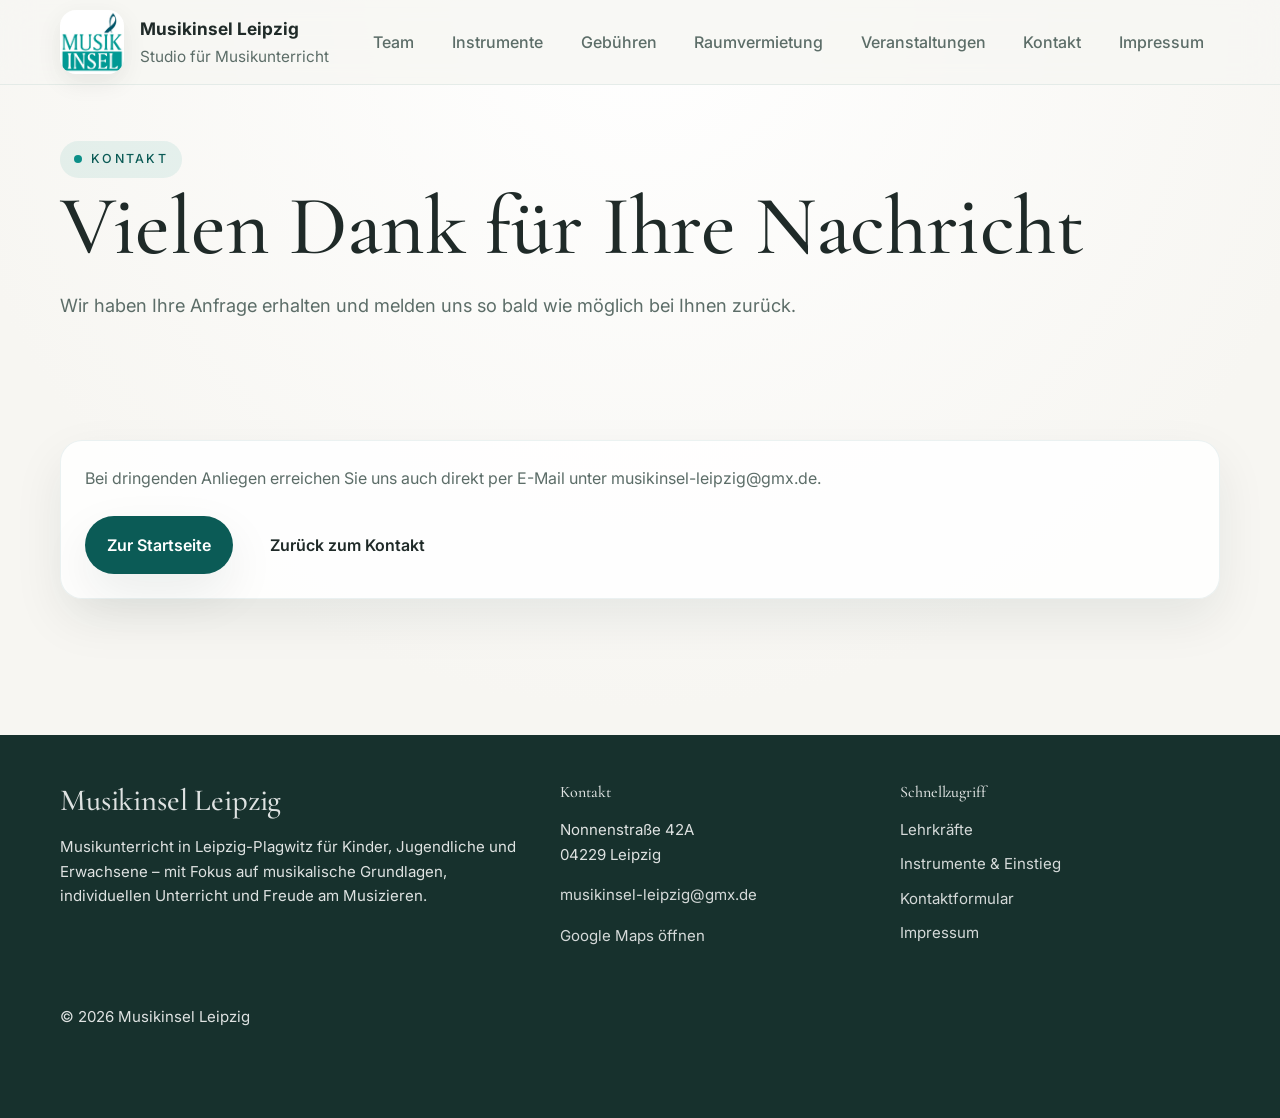
==== legacy_site/site/danke/index.html @ 3ef544f2 "Second functional version, added functional contact form." ====
<!DOCTYPE html>
<html lang="de">
<head>
  <meta charset="UTF-8">
  <meta name="viewport" content="width=device-width, initial-scale=1.0">
  <title>Danke | Musikinsel Leipzig</title>
  <meta name="description" content="Bestätigungsseite nach dem Versand des Kontaktformulars der Musikinsel Leipzig.">
  <meta name="robots" content="noindex">
  <link rel="preconnect" href="https://fonts.googleapis.com">
  <link rel="preconnect" href="https://fonts.gstatic.com" crossorigin>
  <link href="https://fonts.googleapis.com/css2?family=Cormorant+Garamond:ital,wght@0,400;0,500;0,600;1,400;1,500&family=Inter:wght@300;400;500;600&display=swap" rel="stylesheet">
  <link rel="icon" type="image/x-icon" href="../assets/favicon.ico">
  <link rel="icon" type="image/png" sizes="32x32" href="../assets/favicon-32.png">
  <link rel="apple-touch-icon" sizes="180x180" href="../assets/apple-touch-icon.png">
  <link rel="stylesheet" href="../assets/css/styles.css">
</head>
<body>

<header class="site-header">
  <div class="container navbar">
    <a class="brand" href="../index.html">
      <img src="../assets/images/logo02.jpg" alt="Musikinsel Leipzig Logo">
      <div class="brand-text">
        <strong>Musikinsel Leipzig</strong>
        <span>Studio für Musikunterricht</span>
      </div>
    </a>
    <button class="mobile-toggle" type="button" aria-label="Menü öffnen" data-menu-toggle>Menü</button>
    <nav>
      <ul class="nav-links" data-menu>
        <li><a data-nav href="../team.html">Team</a></li>
        <li><a data-nav href="../instrumente.html">Instrumente</a></li>
        <li><a data-nav href="../gebuehren.html">Gebühren</a></li>
        <li><a data-nav href="../raumvermietung.html">Raumvermietung</a></li>
        <li><a data-nav href="../news.html">Veranstaltungen</a></li>
        <li><a data-nav href="../kontakt.html">Kontakt</a></li>
        <li><a data-nav href="../impressum.html">Impressum</a></li>
      </ul>
    </nav>
  </div>
</header>


<main>
  <section class="page-hero">
    <div class="container">
      <span class="eyebrow">Kontakt</span>
      <h1>Vielen Dank für Ihre Nachricht</h1>
      <p class="lead">Wir haben Ihre Anfrage erhalten und melden uns so bald wie möglich bei Ihnen zurück.</p>
    </div>
  </section>

  <section class="section">
    <div class="container">
      <article class="contact-card">
        <p>Bei dringenden Anliegen erreichen Sie uns auch direkt per E-Mail unter <a href="mailto:musikinsel-leipzig@gmx.de">musikinsel-leipzig@gmx.de</a>.</p>
        <div class="btn-row">
          <a class="btn btn-primary" href="../index.html">Zur Startseite</a>
          <a class="btn" href="../kontakt.html">Zurück zum Kontakt</a>
        </div>
      </article>
    </div>
  </section>
</main>
<script src="../assets/js/main.js"></script>

<footer class="footer">
  <div class="container footer-grid">
    <div>
      <h3>Musikinsel Leipzig</h3>
      <p class="small">Musikunterricht in Leipzig-Plagwitz für Kinder, Jugendliche und Erwachsene – mit Fokus auf musikalische Grundlagen, individuellen Unterricht und Freude am Musizieren.</p>
    </div>
    <div>
      <h4>Kontakt</h4>
      <p class="small">Nonnenstraße 42A<br>04229 Leipzig</p>
      <p class="small"><a href="mailto:musikinsel-leipzig@gmx.de">musikinsel-leipzig@gmx.de</a></p>
      <p class="small"><a href="https://www.google.de/maps/place/Nonnenstra%C3%9Fe+42A,+04229+Leipzig" target="_blank" rel="noreferrer">Google Maps öffnen</a></p>
    </div>
    <div>
      <h4>Schnellzugriff</h4>
      <ul class="list-clean small">
        <li><a href="../team.html">Lehrkräfte</a></li>
        <li><a href="../instrumente.html">Instrumente &amp; Einstieg</a></li>
        <li><a href="../kontakt.html">Kontaktformular</a></li>
        <li><a href="../impressum.html">Impressum</a></li>
      </ul>
    </div>
  </div>
  <div class="container section-tight small">© <span data-year></span> Musikinsel Leipzig</div>
</footer>

</body>
</html>
---- legacy_site/site/assets/css/styles.css ----
:root {
  --bg: #f7f6f2;
  --surface: #ffffff;
  --surface-2: #f0efe8;
  --text: #1f2a28;
  --muted: #5c6d68;
  --line: rgba(20, 70, 60, 0.12);
  --primary: #0b8f88;
  --primary-dark: #0b5b56;
  --accent: #d9efe8;
  --shadow: 0 20px 50px rgba(17, 37, 32, 0.08);
  --radius: 22px;
  --radius-sm: 14px;
  --max: 1160px;
}
* { box-sizing: border-box; }
html { scroll-behavior: smooth; }
body {
  margin: 0;
  font-family: 'Inter', system-ui, -apple-system, BlinkMacSystemFont, "Segoe UI", Roboto, sans-serif;
  font-weight: 400;
  color: var(--text);
  background: radial-gradient(circle at top, #ffffff 0%, var(--bg) 55%);
  line-height: 1.65;
  -webkit-font-smoothing: antialiased;
}
input, select, textarea, button, label {
  font-family: inherit;
}
a { color: inherit; text-decoration: none; }
img { max-width: 100%; display: block; }
.container { width: min(calc(100% - 2rem), var(--max)); margin: 0 auto; }
.section { padding: 4.5rem 0; }
.section-tight { padding: 2.5rem 0; }
.eyebrow {
  display: inline-flex; align-items: center; gap: .6rem;
  padding: .5rem .85rem; border-radius: 999px;
  background: rgba(11, 143, 136, 0.09); color: var(--primary-dark);
  font-family: 'Inter', sans-serif;
  font-weight: 500; font-size: .78rem; letter-spacing: .18em;
  text-transform: uppercase;
}
.eyebrow::before {
  content: ""; width: .5rem; height: .5rem; border-radius: 50%; background: var(--primary);
}
h1, h2, h3, h4 { line-height: 1.15; margin: 0 0 1rem; font-family: 'Cormorant Garamond', Georgia, 'Times New Roman', serif; font-weight: 500; letter-spacing: -0.005em; }
h1 { font-size: clamp(3rem, 7vw, 5.25rem); }
h2 { font-size: clamp(2.2rem, 4vw, 3.5rem); }
h3 { font-size: clamp(1.5rem, 2.4vw, 2.1rem); }
p { margin: 0 0 1rem; color: var(--muted); }
.lead { font-size: 1.14rem; max-width: 68ch; }
.btn-row { display: flex; gap: 1rem; flex-wrap: wrap; margin-top: 1.5rem; }
.btn {
  display: inline-flex; align-items: center; justify-content: center; gap: .55rem;
  padding: .95rem 1.3rem; border-radius: 999px;
  font-family: 'Inter', sans-serif; font-weight: 600; border: 1px solid transparent;
  transition: .22s ease; cursor: pointer;
}
.btn-primary { background: var(--primary-dark); color: white; box-shadow: var(--shadow); }
.btn-primary:hover { transform: translateY(-2px); }
.btn-secondary { background: white; border-color: var(--line); }
.btn-secondary:hover { background: var(--surface-2); }
.site-header {
  position: sticky; top: 0; z-index: 50;
  backdrop-filter: blur(16px); background: rgba(247, 246, 242, 0.78); border-bottom: 1px solid rgba(11, 91, 86, 0.08);
}
.navbar {
  display: flex; align-items: center; justify-content: space-between; gap: 1rem; min-height: 84px;
}
.brand { display: flex; align-items: center; gap: 1rem; }
.brand img { width: 64px; height: 64px; border-radius: 16px; object-fit: cover; background: white; box-shadow: 0 8px 24px rgba(0,0,0,.08); }
.brand-text strong { display: block; font-size: 1.08rem; }
.brand-text span { color: var(--muted); font-size: .96rem; }
.nav-links {
  display: flex; list-style: none; gap: .35rem; padding: 0; margin: 0;
}
.nav-links a {
  display: inline-flex; padding: .72rem 1rem; border-radius: 999px;
  font-family: 'Inter', sans-serif; font-weight: 500; color: var(--muted);
}
.nav-links a.active, .nav-links a:hover { background: white; color: var(--text); }
.mobile-toggle { display: none; background: white; border: 1px solid var(--line); border-radius: 12px; padding: .8rem .95rem; }
.hero {
  padding: 4.5rem 0 3rem;
}

.hero-grid, .split-grid { display: grid; grid-template-columns: 1.2fr .9fr; gap: 2rem; align-items: center; }
.hero-panel, .feature-card, .testimonial, .team-card, .news-card, .contact-card, .price-card, .instrument-card, .legal-card, .photo-card {
  background: rgba(255,255,255,.86); border: 1px solid rgba(11,91,86,.08); box-shadow: var(--shadow); border-radius: var(--radius);
}
.hero-panel { padding: 1.35rem; }

.hero-stage { padding: 4.5rem 0 5rem; }
.hero-stage-grid {
  display: grid;
  grid-template-columns: 1.2fr .9fr;
  gap: 2.5rem;
  align-items: start;
}
.hero-stage-text > * + * {
  margin-top: 4rem;
}
.hero-stage-panel {
  position: sticky;
  top: 100px;
  align-self: start;
}
@media (max-width: 980px) {
  .hero-stage-grid {
    grid-template-columns: 1fr;
  }
  .hero-stage-panel {
    position: static;
    top: auto;
  }
  .hero-stage-text > * + * {
    margin-top: 3rem;
  }
}
.hero-image {
  position: relative;
  min-height: 520px;
  border-radius: calc(var(--radius) - 8px);
  overflow: hidden;
  background: #e9ece7;
  display: flex;
  align-items: center;
  justify-content: center;
}

.hero-image::after {
  content: none;
}

.hero-image img {
  width: 100%;
  height: 100%;
  object-fit: contain;
  object-position: center center;
  display: block;
  cursor: zoom-in;
  background: #f3f3f0;
}

.kpi-grid, .card-grid, .team-grid, .news-grid, .instrument-grid, .pricing-grid, .footer-grid { display: grid; gap: 1.25rem; }
.kpi-grid { grid-template-columns: repeat(3, minmax(0,1fr)); margin-top: 1.5rem; }
.kpi {
  padding: 1.2rem; border-radius: 20px; background: white; border: 1px solid var(--line);
}
.kpi strong { display: block; font-size: 1.9rem; color: var(--primary-dark); }
.card-grid { grid-template-columns: repeat(3, minmax(0,1fr)); }
.feature-card, .testimonial, .contact-card, .price-card, .instrument-card, .legal-card, .photo-card { padding: 1.5rem; }
.feature-card p:last-child, .testimonial p:last-child { margin-bottom: 0; }
.feature-icon {
  width: 3rem; height: 3rem; border-radius: 16px; display: grid; place-items: center;
  background: var(--accent); font-size: 1.35rem; margin-bottom: 1rem;
}
.quote-mark { font-size: 3rem; line-height: .8; color: rgba(11,143,136,.25); }
.testimonial cite { display: block; font-style: normal; color: var(--primary-dark); font-weight: 700; margin-top: 1rem; }
.section-head { display: flex; justify-content: space-between; gap: 1rem; align-items: end; margin-bottom: 1.6rem; }
.section-head p { margin-bottom: 0; max-width: 52ch; }
.team-grid { grid-template-columns: repeat(2, minmax(0,1fr)); }
.team-card { overflow: hidden; }
.team-card .card-inner { padding: 1.5rem; }
.portrait {
  aspect-ratio: 16/10; display: flex; align-items: end; padding: 1.25rem;
  background: linear-gradient(135deg, rgba(11,91,86,.95), rgba(11,143,136,.72)); color: white;
}

.badges { display: flex; flex-wrap: wrap; gap: .55rem; margin: .8rem 0 1rem; }
.badge {
  padding: .36rem .7rem; border-radius: 999px; background: var(--surface-2); color: var(--primary-dark); font-size: .9rem; font-weight: 600;
}
.instrument-grid { grid-template-columns: repeat(3, minmax(0,1fr)); }
.instrument-card .emoji { font-size: 2rem; margin-bottom: 1rem; }
.pricing-grid { grid-template-columns: repeat(3, minmax(0,1fr)); }
.price-card .price-label {
  display: inline-flex; padding: .35rem .7rem; border-radius: 999px; background: var(--accent); color: var(--primary-dark); font-weight: 700; margin-bottom: 1rem;
}
.notice {
  padding: 1rem 1.2rem; border-radius: 18px; background: #fff8df; border: 1px solid rgba(174, 130, 8, 0.18); color: #6e5712;
}
.news-grid { grid-template-columns: repeat(2, minmax(0,1fr)); }
.news-card .date { color: var(--primary-dark); font-weight: 700; margin-bottom: .65rem; display: block; }
.news-card img { width: 100%; aspect-ratio: 16/10; object-fit: cover; border-radius: 16px; margin-bottom: 1rem; background: var(--surface-2); }
.contact-layout { display: grid; grid-template-columns: .95fr 1.05fr; gap: 1.5rem; }
.form-grid { display: grid; grid-template-columns: repeat(2, minmax(0,1fr)); gap: 1rem; }
label { display: block; font-weight: 700; margin-bottom: .35rem; }
input, select, textarea {
  width: 100%; padding: .95rem 1rem; border-radius: 16px; border: 1px solid rgba(11,91,86,.14);
  background: white; font: inherit; color: var(--text);
}
textarea { min-height: 160px; resize: vertical; }
.form-full { grid-column: 1 / -1; }
.footer {
  margin-top: 4rem; padding: 3rem 0; background: #17312d; color: rgba(255,255,255,.86);
}
.footer-grid { grid-template-columns: 1.2fr .8fr .8fr; }
.footer h3, .footer h4, .footer p, .footer a { color: inherit; }
.footer a { color: rgba(255,255,255,.82); }
.footer a:hover { color: white; }
.small { font-size: .94rem; }
.photo-stack { display: grid; gap: 1rem; }
.photo-card img { width: 100%; border-radius: 18px; background: var(--surface-2); aspect-ratio: 16/10; object-fit: contain; }
.room-photo {
  width: min(100%, 480px);
  margin-left: auto;
  margin-right: auto;
  padding: 0;
  background: var(--surface-2);
  overflow: hidden;
}
.room-photo img {
  width: 100%;
  height: auto;
  aspect-ratio: auto;
  object-fit: contain;
  max-height: none;
  border-radius: 18px;
  display: block;
  background: var(--surface-2);
}
.list-clean { list-style: none; padding: 0; margin: 0; }
.list-clean li { margin-bottom: .6rem; color: var(--muted); }
.spaced > * + * { margin-top: .9rem; }
.anchor-card { display: flex; gap: .85rem; align-items: start; }
.anchor-card strong { display: block; margin-bottom: .2rem; }
.page-hero { padding: 3.5rem 0 2rem; }
.muted-box { background: var(--surface-2); border-radius: 18px; padding: 1.15rem; }
.legal-card h3 { margin-top: 1.5rem; }
.legal-card h3:first-child { margin-top: 0; }
@media (max-width: 980px) {
  .hero-grid, .split-grid, .contact-layout, .footer-grid, .instrument-grid, .pricing-grid, .card-grid, .team-grid, .news-grid { grid-template-columns: 1fr; }
  .navbar { min-height: 78px; }
  .mobile-toggle { display: inline-flex; }
  .nav-links {
    position: absolute; left: 1rem; right: 1rem; top: calc(100% + .5rem); display: none; flex-direction: column;
    background: rgba(255,255,255,.96); border: 1px solid var(--line); border-radius: 22px; padding: .6rem; box-shadow: var(--shadow);
  }
  .nav-links.open { display: flex; }
  .brand img { width: 56px; height: 56px; }
  .kpi-grid { grid-template-columns: 1fr; }
}
@media (max-width: 640px) {
  .section { padding: 3.4rem 0; }
  .hero { padding-top: 2.6rem; }
  .form-grid { grid-template-columns: 1fr; }
}

/* === TEAM CARD LAYOUT === */

.team-card {
  display: flex;
  flex-direction: column;
}

.team-card .card-inner {
  width: 100%;
  padding: 1.5rem;
}

.team-card .portrait {
  width: 250px;
  height: 250px;
  margin: 1.5rem auto 1rem auto;
  border-radius: 32px;
  overflow: hidden;
  background: #f3f3f3;
  padding: 0;
  aspect-ratio: 1 / 1;
  display: block;
}

.team-card .portrait img {
  width: 100%;
  height: 100%;
  object-fit: cover;
  object-position: center 13%;
  display: block;
}

.bio-preview {
  margin-bottom: 0.6rem;
}

.bio-more {
  margin-top: 0.25rem;
}

.bio-more > summary {
  list-style: none;
  cursor: pointer;
  color: var(--primary-dark);
  font-weight: 600;
  display: inline-flex;
  align-items: center;
  gap: 0.4rem;
  padding: 0.35rem 0;
  border-radius: 6px;
}

.bio-more > summary::-webkit-details-marker {
  display: none;
}

.bio-more > summary:focus-visible {
  outline: 2px solid var(--primary);
  outline-offset: 3px;
}

.bio-more .bio-more-label::before {
  content: "siehe mehr";
  border-bottom: 1px dotted currentColor;
}

.bio-more[open] .bio-more-label::before {
  content: "weniger anzeigen";
}

.bio-more > summary::after {
  content: "▾";
  font-size: 0.8em;
  transition: transform 0.18s ease;
}

.bio-more[open] > summary::after {
  transform: rotate(180deg);
}

.bio-more > p {
  margin-top: 0.6rem;
  margin-bottom: 0;
}

/* === INSTRUMENT CARD LAYOUT === */

.instrument-card {
  display: flex;
  flex-direction: column;
}

.instrument-card img,
.instrument-card .instrument-icon {
  width: min(100%, 280px);
  height: 220px;
  border-radius: 20px;
  margin: 0 auto 1rem auto;
  display: block;
  background: var(--surface-2);
}

.instrument-card img {
  object-fit: cover;
}

.instrument-card .instrument-icon {
  display: grid;
  place-items: center;
  font-size: 4.5rem;
  line-height: 1;
  background: linear-gradient(135deg, rgba(217, 239, 232, 0.8), rgba(240, 239, 232, 1));
}

/* === HERO SLIDESHOW === */

.hero-slideshow {
  position: relative;
}

.hero-arrow {
  position: absolute;
  top: 50%;
  transform: translateY(-50%);
  z-index: 3;
  width: 42px;
  height: 42px;
  border: 0;
  border-radius: 999px;
  background: rgba(255, 255, 255, 0.78);
  color: var(--primary-dark);
  box-shadow: 0 8px 24px rgba(0, 0, 0, 0.12);
  cursor: pointer;
  display: grid;
  place-items: center;
  font-size: 1.2rem;
  transition: background 0.2s ease, transform 0.2s ease, opacity 0.2s ease;
  opacity: 0.92;
}

.hero-arrow:hover {
  background: rgba(255, 255, 255, 0.95);
}

.hero-arrow-left {
  left: 14px;
}

.hero-arrow-right {
  right: 14px;
}

.hero-dots {
  position: absolute;
  left: 50%;
  bottom: 16px;
  transform: translateX(-50%);
  z-index: 3;
  display: flex;
  gap: 0.5rem;
  padding: 0.45rem 0.7rem;
  border-radius: 999px;
  background: rgba(255, 255, 255, 0.72);
  backdrop-filter: blur(8px);
}

.hero-dot {
  width: 10px;
  height: 10px;
  border: 0;
  border-radius: 50%;
  background: rgba(11, 91, 86, 0.25);
  cursor: pointer;
  padding: 0;
}

.hero-dot.active {
  background: var(--primary-dark);
}

/* === LIGHTBOX === */

.lightbox {
  position: fixed;
  inset: 0;
  z-index: 200;
  background: rgba(17, 24, 22, 0.88);
  display: none;
  align-items: center;
  justify-content: center;
  padding: 2rem;
}

.lightbox.open {
  display: flex;
}

.lightbox-content {
  max-width: min(1400px, 94vw);
  max-height: 90vh;
  display: flex;
  align-items: center;
  justify-content: center;
}

.lightbox-content img {
  max-width: 100%;
  max-height: 90vh;
  width: auto;
  height: auto;
  object-fit: contain;
  border-radius: 18px;
  box-shadow: 0 20px 60px rgba(0, 0, 0, 0.35);
  background: #fff;
}

.lightbox-close,
.lightbox-nav {
  position: absolute;
  border: 0;
  border-radius: 999px;
  background: rgba(255, 255, 255, 0.88);
  color: #17312d;
  cursor: pointer;
  display: grid;
  place-items: center;
  box-shadow: 0 8px 24px rgba(0, 0, 0, 0.18);
}

.lightbox-close {
  top: 20px;
  right: 20px;
  width: 46px;
  height: 46px;
  font-size: 1.8rem;
  line-height: 1;
}

.lightbox-nav {
  top: 50%;
  transform: translateY(-50%);
  width: 52px;
  height: 52px;
  font-size: 1.35rem;
}

.lightbox-prev {
  left: 24px;
}

.lightbox-next {
  right: 24px;
}

@media (max-width: 980px) {
  .hero-image {
    min-height: 420px;
  }
}

@media (max-width: 640px) {
  .hero-image {
    min-height: 320px;
  }

  .hero-arrow {
    width: 38px;
    height: 38px;
  }

  .lightbox {
    padding: 1rem;
  }

  .lightbox-nav {
    width: 44px;
    height: 44px;
  }
}

/* === SLIDESHOW === */

/* === HERO SLIDESHOW === */

.hero-slideshow {
  position: relative;
}

.hero-arrow {
  position: absolute;
  top: 50%;
  transform: translateY(-50%);
  z-index: 3;
  width: 42px;
  height: 42px;
  border: 0;
  border-radius: 999px;
  background: rgba(255, 255, 255, 0.78);
  color: var(--primary-dark);
  box-shadow: 0 8px 24px rgba(0, 0, 0, 0.12);
  cursor: pointer;
  display: grid;
  place-items: center;
  font-size: 1.2rem;
  opacity: 0.92;
}

.hero-arrow-left {
  left: 14px;
}

.hero-arrow-right {
  right: 14px;
}

.hero-dots {
  position: absolute;
  left: 50%;
  bottom: 16px;
  transform: translateX(-50%);
  z-index: 3;
  display: flex;
  gap: 0.5rem;
  padding: 0.45rem 0.7rem;
  border-radius: 999px;
  background: rgba(255, 255, 255, 0.72);
  backdrop-filter: blur(8px);
}

.hero-dot {
  width: 10px;
  height: 10px;
  border: 0;
  border-radius: 50%;
  background: rgba(11, 91, 86, 0.25);
  cursor: pointer;
  padding: 0;
}

.hero-dot.active {
  background: var(--primary-dark);
}

/* === LIGHTBOX === */

.lightbox {
  position: fixed;
  inset: 0;
  z-index: 200;
  background: rgba(17, 24, 22, 0.88);
  display: none;
  align-items: center;
  justify-content: center;
  padding: 2rem;
}

.lightbox.open {
  display: flex;
}

.lightbox-content {
  max-width: min(1400px, 94vw);
  max-height: 90vh;
  display: flex;
  align-items: center;
  justify-content: center;
}

.lightbox-content img {
  max-width: 100%;
  max-height: 90vh;
  width: auto;
  height: auto;
  object-fit: contain;
  border-radius: 18px;
  box-shadow: 0 20px 60px rgba(0, 0, 0, 0.35);
  background: #fff;
}

.lightbox-close,
.lightbox-nav {
  position: absolute;
  border: 0;
  border-radius: 999px;
  background: rgba(255, 255, 255, 0.88);
  color: #17312d;
  cursor: pointer;
  display: grid;
  place-items: center;
  box-shadow: 0 8px 24px rgba(0, 0, 0, 0.18);
}

.lightbox-close {
  top: 20px;
  right: 20px;
  width: 46px;
  height: 46px;
  font-size: 1.8rem;
  line-height: 1;
}

.lightbox-nav {
  top: 50%;
  transform: translateY(-50%);
  width: 52px;
  height: 52px;
  font-size: 1.35rem;
}

.lightbox-prev {
  left: 24px;
}

.lightbox-next {
  right: 24px;
}

@media (max-width: 980px) {
  .hero-image {
    min-height: 420px;
  }
}

@media (max-width: 640px) {
  .hero-image {
    min-height: 320px;
  }

  .hero-arrow {
    width: 38px;
    height: 38px;
  }

  .lightbox {
    padding: 1rem;
  }

  .lightbox-nav {
    width: 44px;
    height: 44px;
  }
}

.hero-image img {
  transition: opacity 0.3s ease;
}

/* === PRICING TABLES === */

.pricing-table {
  display: grid;
  grid-template-columns: repeat(3, minmax(0, 1fr));
  margin-top: 1.25rem;
  border: 2px solid #111;
  border-bottom: 0;
  border-radius: 14px;
  overflow: hidden;
}

.pricing-head {
  background: #4b957c;
  color: white;
  font-weight: 600;
  text-align: center;
  padding: 0.9rem 0.75rem;
  border-right: 2px solid #111;
  border-bottom: 2px solid #111;
  line-height: 1.25;
}

.pricing-head:nth-child(3) {
  border-right: 0;
}

.pricing-cell {
  text-align: center;
  padding: 1.15rem 0.75rem;
  font-size: 1.2rem;
  color: #333;
  border-right: 2px solid #111;
  border-bottom: 2px solid #111;
  background: #fff;
}

.pricing-cell:nth-child(6) {
  border-right: 0;
}

.pricing-note {
  text-align: center;
  font-size: 1.05rem;
  margin-top: 1rem;
  color: var(--text);
}

.pricing-table-single {
  grid-template-columns: 1fr;
  width: min(100%, 360px);
  margin-left: auto;
  margin-right: auto;
  border-bottom: 2px solid #111;
}

.pricing-table-single .pricing-head,
.pricing-table-single .pricing-cell {
  border-right: 0;
}

@media (max-width: 760px) {
  .pricing-table {
    grid-template-columns: 1fr;
    border-bottom: 2px solid #111;
  }

  .pricing-head,
  .pricing-cell {
    border-right: 0;
  }

  /* Interleave heads and prices on narrow screens so each duration label
     stays visually paired with its price. Source order: 3 heads then 3 cells.
     `order` rewrites the visual flow into head/cell pairs. */
  .pricing-table .pricing-head:nth-child(1) { order: 1; }
  .pricing-table .pricing-cell:nth-child(4) { order: 2; }
  .pricing-table .pricing-head:nth-child(2) { order: 3; }
  .pricing-table .pricing-cell:nth-child(5) { order: 4; }
  .pricing-table .pricing-head:nth-child(3) { order: 5; }
  .pricing-table .pricing-cell:nth-child(6) { order: 6; }

  .pricing-table-single {
    grid-template-columns: 1fr;
    width: 100%;
  }
}

/* === BATCH 003 ADDITIONS === */

.hero-list {
  list-style: none;
  padding: 0;
  margin: 0 0 1.5rem;
  display: grid;
  gap: .55rem;
  font-family: 'Inter', sans-serif;
  font-weight: 400;
  font-size: 1.05rem;
  color: var(--text);
  max-width: 60ch;
}

.hero-list li {
  position: relative;
  padding-left: 1.5rem;
  line-height: 1.45;
}

.hero-list li::before {
  content: "";
  position: absolute;
  left: 0;
  top: .65em;
  width: .55rem;
  height: .55rem;
  border-radius: 50%;
  background: var(--primary);
}

.plain-list {
  list-style: none;
  padding: 0;
  margin: 0;
  display: grid;
  gap: .55rem;
  font-family: 'Inter', sans-serif;
  font-size: 1.05rem;
  color: var(--text);
}

.plain-list li {
  position: relative;
  padding-left: 1.4rem;
  line-height: 1.5;
}

.plain-list li::before {
  content: "•";
  position: absolute;
  left: .15rem;
  top: 0;
  color: var(--primary-dark);
  font-weight: 700;
}

.contact-map {
  padding: 0;
  overflow: hidden;
  display: flex;
  min-height: 320px;
}

.contact-map iframe {
  width: 100%;
  height: 100%;
  min-height: 320px;
  border: 0;
  display: block;
}

@media (max-width: 980px) {
  .contact-map {
    min-height: 280px;
  }
  .contact-map iframe {
    min-height: 280px;
  }
}



/* === BATCH 006: News poster card === */

.news-card-poster {
  display: flex;
  flex-direction: column;
  gap: 0.9rem;
}

.news-card-poster .news-poster-link {
  display: block;
  background: var(--surface-2);
  border-radius: 16px;
  overflow: hidden;
}

.news-card-poster img {
  width: 100%;
  height: auto;
  aspect-ratio: auto;
  object-fit: contain;
  border-radius: 16px;
  margin-bottom: 0;
  background: var(--surface-2);
  display: block;
}

/* === BATCH 007: Veranstaltungen vertical stack === */

.news-grid.news-grid-stack {
  grid-template-columns: 1fr;
  max-width: 780px;
  margin-left: auto;
  margin-right: auto;
}

.news-card-copy {
  padding: 1.5rem;
}

.news-card-copy p {
  margin: 0;
}

/* === BATCH 008: Netlify Forms honeypot === */

.form-hidden {
  position: absolute;
  overflow: hidden;
  clip: rect(0 0 0 0);
  height: 1px;
  width: 1px;
  margin: -1px;
  padding: 0;
  border: 0;
}
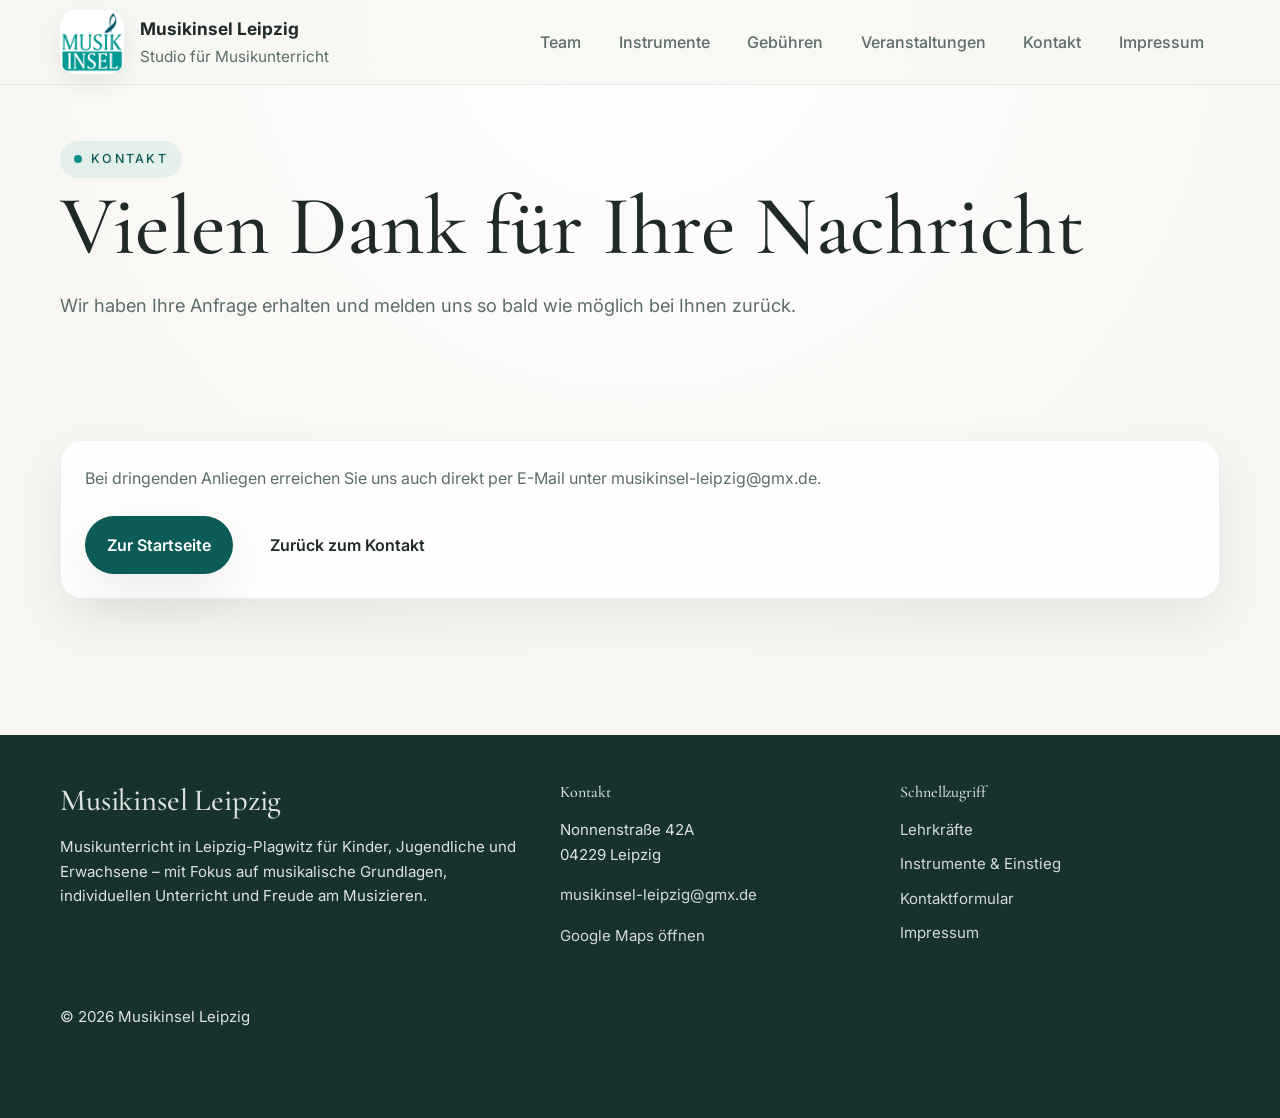
==== commit cf6d3411: "Remove room rental and add phone field" ====
--- a/legacy_site/site/danke/index.html
+++ b/legacy_site/site/danke/index.html
@@ -31,7 +31,6 @@
         <li><a data-nav href="../team.html">Team</a></li>
         <li><a data-nav href="../instrumente.html">Instrumente</a></li>
         <li><a data-nav href="../gebuehren.html">Gebühren</a></li>
-        <li><a data-nav href="../raumvermietung.html">Raumvermietung</a></li>
         <li><a data-nav href="../news.html">Veranstaltungen</a></li>
         <li><a data-nav href="../kontakt.html">Kontakt</a></li>
         <li><a data-nav href="../impressum.html">Impressum</a></li>
--- a/legacy_site/site/assets/css/styles.css
+++ b/legacy_site/site/assets/css/styles.css
@@ -909,7 +909,7 @@
   margin: 0;
 }
 
-/* === BATCH 008: Netlify Forms honeypot === */
+/* === BATCH 009: Formspree form handling === */
 
 .form-hidden {
   position: absolute;
@@ -921,3 +921,9 @@
   padding: 0;
   border: 0;
 }
+
+.form-status {
+  margin: 1rem 0 0;
+  color: #8a2f1a;
+  font-weight: 500;
+}
